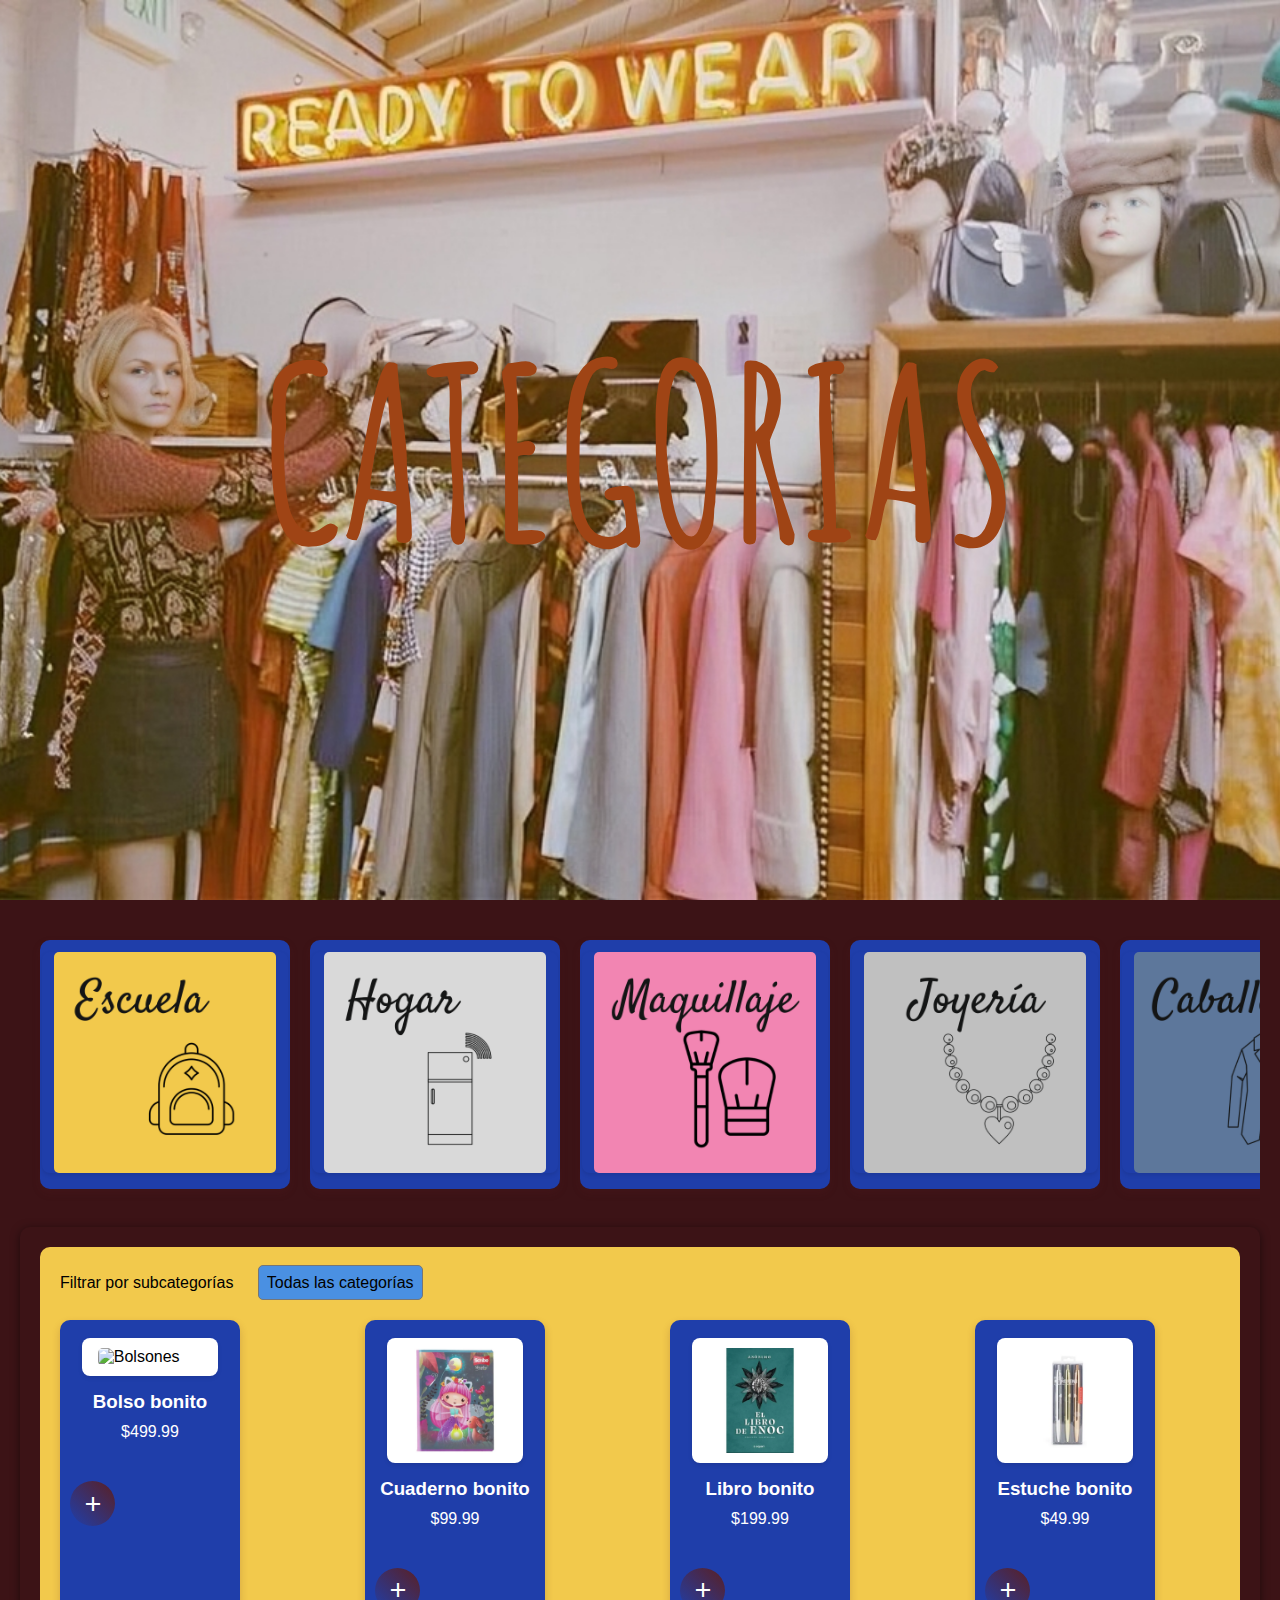
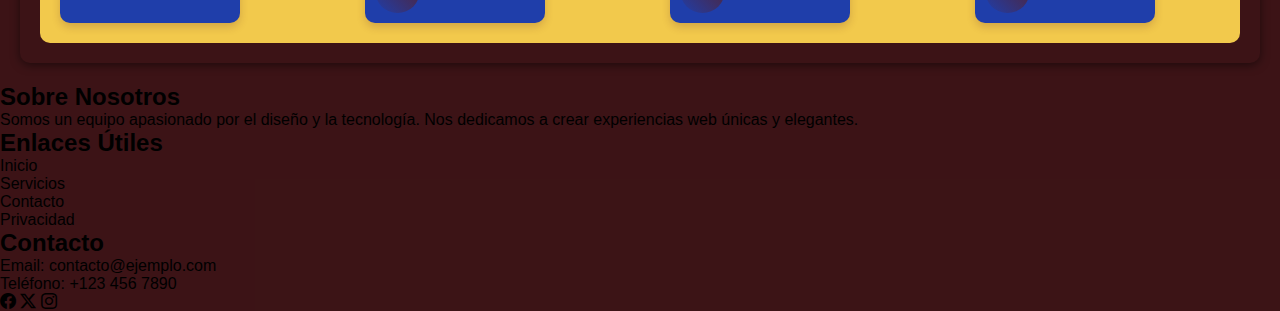
==== categories.html @ 3ec11320 "tercera_detalles" ====
<!DOCTYPE html>
<html lang="en">

<head>
  <meta charset="UTF-8">
  <meta name="viewport" content="width=device-width, initial-scale=1.0">
  <link rel="stylesheet"
    href="https://fonts.googleapis.com/css2?family=Material+Symbols+Outlined:opsz,wght,FILL,GRAD@20..48,100..700,0..1,-50..200" />
  <link rel="stylesheet" href="https://cdn.jsdelivr.net/npm/bootstrap-icons@1.11.3/font/bootstrap-icons.min.css">

  <link rel="stylesheet" href="static/css/general.css">
  <link rel="stylesheet" href="static/css/header.css">
  <link rel="stylesheet" href="static/css/categorias.css">
  <link rel="stylesheet" href="static/css/footer.css">
  

  <title>Siman</title>
</head>

<body>
  <!-- Cabecera -->
  <header>
    <nav id="navbar">
      <section class="navbar-content">
        <!-- Menú de 3x3 puntitos -->
        <div id="toggleMenu" class="menu-icon">
          <span class="dot"></span>
          <span class="dot"></span>
          <span class="dot"></span>
          <span class="dot"></span>
          <span class="dot"></span>
          <span class="dot"></span>
          <span class="dot"></span>
          <span class="dot"></span>
          <span class="dot"></span>
        </div>

        <p class="brand-name" id="brand-name">
          <a href="#">
            Siman
            <span class="material-symbols-outlined" style="rotate: 45deg;">stop</span>
          </a>
        </p>
        <section class="nav-icons original-icons">
          <a href="#" class="icon">
            <span class="material-symbols-outlined">shopping_cart</span>
          </a>
          <a href="#" class="icon">
            <span class="material-symbols-outlined">search</span>
          </a>
        </section>
        <section class="nav-icons new-icons">
          <a href="#" class="icon">Cuenta <i class="bi bi-person"></i></a>
          <a href="#" class="icon">Contactanos <i class="bi bi-whatsapp"></i></a>
          <a href="#" class="icon">Categorias <i class="bi bi-tag"></i></a>
        </section>
      </section>
    </nav>
    <section class="hero-image" style="background-image: url('./static/img/categorias.png')">
      <div class="hero-text">
        <h1 id="hero-brand-name" style="color: #9f4415;">Categorias</h1>
      </div>
    </section>
  </header>

  <!--Contenido principal-->
  <main>
    <article class="cards-container">
      <section class="small-card" id="card1" onclick="showContent(1)">
        <figure class="small-card-image-container">
          <img src="static/img/escolar.png" alt="Producto bonito">
        </figure>

      </section>
      <section class="small-card" id="card2" onclick="showContent(2)">
        <figure class="small-card-image-container">
          <img src="static/img/linea_blanca.png" alt="Producto bonito">
        </figure>
      </section>
      <section class="small-card" id="card3" onclick="showContent(3)">
        <figure class="small-card-image-container">
          <img src="static/img/maquillaje.png" alt="Producto bonito">
        </figure>
      </section>
      <section class="small-card" id="card4" onclick="showContent(4)">
        <figure class="small-card-image-container">
          <img src="static/img/joyeria.png" alt="Producto bonito">
        </figure>
      </section>
      <section class="small-card" id="card5" onclick="showContent(5)">
        <figure class="small-card-image-container">
          <img src="static/img/caballeros.png" alt="Producto bonito">
        </figure>
      </section>


    </article>
    <br>

    <section class="dashboard-item medium" id="content-container">
      <!-- Aquí se mostrará el contenido al hacer clic en las tarjetas -->
      <article id="content1" class="content" style="background-color: #f2c94c;"> <br>
        <label for="cateescuela">Filtrar por subcategorías</label>
    
        <select name="cateescuela" id="cateescuela" onchange="filterProducts('cateescuela')">
          <option value="all">Todas las categorías</option>
          <option value="Bolsones">Bolsones</option>
          <option value="Cuadernos">Cuadernos</option>
          <option value="Libros">Libros</option>
          <option value="Estuches">Estuches</option>
        </select>
    
        <article class="cards-containerC">
    
          <!-- Producto 1 - Bolsones -->
          <section class="small-cardC Bolsones">
            <figure class="small-card-image-container2">
              <img src="static/img/maleta1.webp" alt="Bolsones">
            </figure>
            <article class="small-card-content2">
              <h3>Bolso bonito</h3>
              <p>$499.99</p>
              <button class="small-card-add-to-cart">
                <span class="material-symbols-outlined">add</span>
              </button>
            </article>
          </section>
    
          <!-- Producto 2 - Cuadernos -->
          <section class="small-cardC Cuadernos">
            <figure class="small-card-image-container2">
              <img src="static/img/cuaderno.webp" alt="Cuadernos">
            </figure>
            <article class="small-card-content2">
              <h3>Cuaderno bonito</h3>
              <p>$99.99</p>
              <button class="small-card-add-to-cart">
                <span class="material-symbols-outlined">add</span>
              </button>
            </article>
          </section>
    
          <!-- Producto 3 - Libros -->
          <section class="small-cardC Libros">
            <figure class="small-card-image-container2">
              <img src="static/img/libro.webp" alt="Libros">
            </figure>
            <article class="small-card-content2">
              <h3>Libro bonito</h3>
              <p>$199.99</p>
              <button class="small-card-add-to-cart">
                <span class="material-symbols-outlined">add</span>
              </button>
            </article>
          </section>
    
          <!-- Producto 4 - Estuches -->
          <section class="small-cardC Estuches">
            <figure class="small-card-image-container2">
              <img src="static/img/estuche1.webp" alt="Estuches">
            </figure>
            <article class="small-card-content2">
              <h3>Estuche bonito</h3>
              <p>$49.99</p>
              <button class="small-card-add-to-cart">
                <span class="material-symbols-outlined">add</span>
              </button>
            </article>
          </section>
    
        </article>
      </article>
    

      <article id="content2" class="content" style="display: none; background-color: #c0c0c0 ;"><br>        
        <label for="catelineaBlanca">Filtrar por subcategorías</label>
    
        <select name="catelineaBlanca" id="catelineaBlanca" onchange="filterProducts('catelineaBlanca')">
          <option value="all">Todas las categorías</option>
          <option value="refrigeradoras">refrigeradoras</option>
          <option value="Cocinas">Cocinas</option>
          <option value="Sartenes">Sartenes</option>
          <option value="Hornos">Hornos</option>
        </select>
    
        <article class="cards-containerC">
    
          <!-- Producto 1 - refrigeradoras -->
          <section class="small-cardC refrigeradoras">
            <figure class="small-card-image-container2">
              <img src="static/img/refri.webp" alt="refrigeradoras">
            </figure>
            <article class="small-card-content2">
              <h3>Refrigeradora</h3>
              <p>$499</p>
              <button class="small-card-add-to-cart">
                <span class="material-symbols-outlined">add</span>
              </button>
            </article>
          </section>
    
          <!-- Producto 2 - Cocinas -->
          <section class="small-cardC Cocinas">
            <figure class="small-card-image-container2">
              <img src="static/img/cocina.webp" alt="Cocinas">
            </figure>
            <article class="small-card-content2">
              <h3>Cocina grande</h3>
              <p>$99.99</p>
              <button class="small-card-add-to-cart">
                <span class="material-symbols-outlined">add</span>
              </button>
            </article>
          </section>
    
          <!-- Producto 3 - Sartenes -->
          <section class="small-cardC Sartenes">
            <figure class="small-card-image-container2">
              <img src="static/img/sarten.webp" alt="Sartenes">
            </figure>
            <article class="small-card-content2">
              <h3>Sarten de teflon</h3>
              <p>$19</p>
              <button class="small-card-add-to-cart">
                <span class="material-symbols-outlined">add</span>
              </button>
            </article>
          </section>
    
          <!-- Producto 4 - Hornos -->
          <section class="small-cardC Hornos">
            <figure class="small-card-image-container2">
              <img src="static/img/horno.webp" alt="Hornos">
            </figure>
            <article class="small-card-content2">
              <h3>Horno mediano</h3>
              <p>$49.99</p>
              <button class="small-card-add-to-cart">
                <span class="material-symbols-outlined">add</span>
              </button>
            </article>
          </section>
    
        </article>
      </article>
      
      

      <article id="content3" class="content" style="display: none; background-color: #f285b2 ;"><br>
        <label for="catemaquillaje">Filtrar por subcategorías</label>
    
        <select name="catemaquillaje" id="catemaquillaje" onchange="filterProducts('catemaquillaje')">
          <option value="all">Todas las categorías</option>
          <option value="Labiales">Labiales</option>
          <option value="Rubor">Rubor</option>
          <option value="Contorno">Contorno</option>
          <option value="Esmalte">Esmalte</option>
        </select>
    
        <article class="cards-containerC">
    
          <!-- Producto 1 - Labiales -->
          <section class="small-cardC Labiales">
            <figure class="small-card-image-container2">
              <img src="static/img/labial.webp" alt="Labiales">
            </figure>
            <article class="small-card-content2">
              <h3>Labial de aguacate</h3>
              <p>$49</p>
              <button class="small-card-add-to-cart">
                <span class="material-symbols-outlined">add</span>
              </button>
            </article>
          </section>
    
          <!-- Producto 2 - Rubor -->
          <section class="small-cardC Rubor">
            <figure class="small-card-image-container2">
              <img src="static/img/rubor.webp" alt="Rubor">
            </figure>
            <article class="small-card-content2">
              <h3>Rubor rosa</h3>
              <p>$10</p>
              <button class="small-card-add-to-cart">
                <span class="material-symbols-outlined">add</span>
              </button>
            </article>
          </section>
    
          <!-- Producto 3 - Contorno -->
          <section class="small-cardC Contorno">
            <figure class="small-card-image-container2">
              <img src="static/img/contorno.webp" alt="Contorno">
            </figure>
            <article class="small-card-content2">
              <h3>Contorno de ojos</h3>
              <p>$70</p>
              <button class="small-card-add-to-cart">
                <span class="material-symbols-outlined">add</span>
              </button>
            </article>
          </section>
    
          <!-- Producto 4 - Esmalte -->
          <section class="small-cardC Esmalte">
            <figure class="small-card-image-container2">
              <img src="static/img/estuche1.webp" alt="Esmalte">
            </figure>
            <article class="small-card-content2">
              <h3>Esmalte rojo</h3>
              <p>$49.99</p>
              <button class="small-card-add-to-cart">
                <span class="material-symbols-outlined">add</span>
              </button>
            </article>
          </section>
    
        </article>
      </article>

      <article id="content4" class="content" style="display: none; background-color: #d9d9d9 ;"><br>
        <label for="Joyeria">Filtrar por subcategorías</label>
    
        <select name="Joyeria" id="Joyeria" onchange="filterProducts('Joyeria')">
          <option value="all">Todas las categorías</option>
          <option value="Cadenas">Cadenas</option>
          <option value="Anillos">Anillos</option>
          <option value="Relojes">Relojes</option>
          <option value="Aretes">Aretes</option>
        </select>
    
        <article class="cards-containerC">
    
          <!-- Producto 1 - Cadenas -->
          <section class="small-cardC Cadenas">
            <figure class="small-card-image-container2">
              <img src="static/img/cadena.webp" alt="Cadenas">
            </figure>
            <article class="small-card-content2">
              <h3>Cadena de oro</h3>
              <p>$499.99</p>
              <button class="small-card-add-to-cart">
                <span class="material-symbols-outlined">add</span>
              </button>
            </article>
          </section>
    
          <!-- Producto 2 - Anillos -->
          <section class="small-cardC Anillos">
            <figure class="small-card-image-container2">
              <img src="static/img/anillo.webp" alt="Anillos">
            </figure>
            <article class="small-card-content2">
              <h3>Anillo de oro</h3>
              <p>$99.99</p>
              <button class="small-card-add-to-cart">
                <span class="material-symbols-outlined">add</span>
              </button>
            </article>
          </section>
    
          <!-- Producto 3 - Relojes -->
          <section class="small-cardC Relojes">
            <figure class="small-card-image-container2">
              <img src="static/img/reloj.webp" alt="Relojes">
            </figure>
            <article class="small-card-content2">
              <h3>Reloj inteligente</h3>
              <p>$199.99</p>
              <button class="small-card-add-to-cart">
                <span class="material-symbols-outlined">add</span>
              </button>
            </article>
          </section>
    
          <!-- Producto 4 - Aretes -->
          <section class="small-cardC Aretes">
            <figure class="small-card-image-container2">
              <img src="static/img/Aretes.webp" alt="Aretes">
            </figure>
            <article class="small-card-content2">
              <h3>Aretes de corazon</h3>
              <p>$49.99</p>
              <button class="small-card-add-to-cart">
                <span class="material-symbols-outlined">add</span>
              </button>
            </article>
          </section>
    
        </article>
      </article>


      <article id="content5" class="content" style="display: none; background-color: #5d779b ;"><br>
        <label for="Caballeros">Filtrar por subcategorías</label>
    
        <select name="Caballeros" id="Caballeros" onchange="filterProducts('Caballeros')">
          <option value="all">Todas las categorías</option>
          <option value="Zapatos">Zapatos</option>
          <option value="Camisas">Camisas</option>
          <option value="Corbatas">Corbatas</option>
          <option value="calcetines">calcetines</option>
        </select>
    
        <article class="cards-containerC">
    
          <!-- Producto 1 - Zapatos -->
          <section class="small-cardC Zapatos">
            <figure class="small-card-image-container2">
              <img src="static/img/zapato.webp" alt="Zapatos">
            </figure>
            <article class="small-card-content2">
              <h3>Zapatos Vans</h3>
              <p>$49</p>
              <button class="small-card-add-to-cart">
                <span class="material-symbols-outlined">add</span>
              </button>
            </article>
          </section>
    
          <!-- Producto 2 - Camisas -->
          <section class="small-cardC Camisas">
            <figure class="small-card-image-container2">
              <img src="static/img/camisa.webp" alt="Camisas">
            </figure>
            <article class="small-card-content2">
              <h3>Camisa verde</h3>
              <p>$80</p>
              <button class="small-card-add-to-cart">
                <span class="material-symbols-outlined">add</span>
              </button>
            </article>
          </section>
    
          <!-- Producto 3 - Corbatas -->
          <section class="small-cardC Corbatas">
            <figure class="small-card-image-container2">
              <img src="static/img/corbata.webp" alt="Corbatas">
            </figure>
            <article class="small-card-content2">
              <h3>Corbata de seda</h3>
              <p>$60</p>
              <button class="small-card-add-to-cart">
                <span class="material-symbols-outlined">add</span>
              </button>
            </article>
          </section>
    
          <!-- Producto 4 - calcetines -->
          <section class="small-cardC calcetines">
            <figure class="small-card-image-container2">
              <img src="static/img/calcetines.webp" alt="calcetines">
            </figure>
            <article class="small-card-content2">
              <h3>Calcetines de algodon</h3>
              <p>$49.99</p>
              <button class="small-card-add-to-cart">
                <span class="material-symbols-outlined">add</span>
              </button>
            </article>
          </section>
    
        </article>
      </article>
    </section>
    










  </main>

  <!-- Footer -->
  <footer class="footer">
    <section class="footer__about">
      <h2>Sobre Nosotros</h2>
      <p>Somos un equipo apasionado por el diseño y la tecnología. Nos dedicamos a crear experiencias web únicas y
        elegantes.</p>
    </section>
    <section class="footer__links">
      <h2>Enlaces Útiles</h2>
      <ul>
        <li><a href="#">Inicio</a></li>
        <li><a href="#">Servicios</a></li>
        <li><a href="#">Contacto</a></li>
        <li><a href="#">Privacidad</a></li>
      </ul>
    </section>
    <section class="footer__contact">
      <h2>Contacto</h2>
      <p>Email: contacto@ejemplo.com</p>
      <p>Teléfono: +123 456 7890</p>
    </section>
    <article class="footer__social">
      <a href="#" class="social-icon"><i class="bi bi-facebook"></i></a>
      <a href="#" class="social-icon"><i class="bi bi-twitter-x"></i></a>
      <a href="#" class="social-icon"><i class="bi bi-instagram"></i></a>
    </article>
  </footer>



  
  <script src="static/js/header.js"></script>
  <script src="static/js/categorias.js"></script>
  
</body>

</html>
---- static/css/general.css ----
@import url('https://fonts.googleapis.com/css2?family=Amatic+SC:wght@400;700&family=Croissant+One&family=Pacifico&&display=swap');

/*variables*/
:root{
  --ui-light-blue: #7199fd;
  --ui-blue: #1f3eaa;
  --ui-black: #1f1f1f;
  --ui-grey: #2f2f2f;
  --ui-siman-red: rgb(90, 31, 35);
  --ui-white: #fee;
}

* {
  margin: 0;
  padding: 0;
  box-sizing: border-box; /* Asegura que el padding no afecte el tamaño total de los elementos */
}
html{
  /* font-family: "Croissant One", system-ui; */
  font-family: 'satisfy', Tahoma, Geneva, Verdana, sans-serif;
  font-weight: 400;
  font-style: normal;
  
}
body{
  background-color: #441114c9 !important;
}
---- static/css/header.css ----
/*variables
:root{
  --ui-light-blue: var(--ui-light-blue);
  --ui-black: #1f1f1f;
  --ui-grey: #2f2f2f;
  --ui-siman-red: #a73a42;
  --ui-white: #fee;
}*/

body, html {
    
    background-color: var(--ui-black);
    margin: 0;
    padding: 0;
  }

a {
    all: unset; 
    cursor: pointer;
}

header {
    position: relative;
    width: 100%;
}


#navbar {
    position: fixed;
    top: 0;
    width: 100%;
    height: 60px;
    background-color: var(--ui-blue);
    display: flex;
    align-items: center;
    padding: 0 20px; /* Ajusta el padding según necesites */
    z-index: 1000;
    opacity: 0;
    transition: opacity 0.5s ease;
    
  }
  
  .navbar-content {
    display: flex;
    width: 100%;
    max-width: 1200px; /* Ajusta el ancho máximo según lo necesites */
    margin: 0 auto; /* Centra el contenido dentro del navbar */
    align-items: center; /* Alinea verticalmente los elementos */
    position: relative; /* Permite a los elementos internos usar position absolute */
  }
  
  .brand-name {
    font-size: 24px;
    font-weight: bold;
    text-transform: uppercase;
    text-align: center; /* Centra el texto dentro del espacio */
    flex: 1; /* Ocupa el espacio disponible */
    margin-right: 10%;
    font-family: "Pacifico", cursive;
    color: var(--ui-white)
  }
  
  .nav-icons {
    display: flex;
    gap: 15px; /* Espacio entre los íconos */
    position: absolute; /* Permite colocar los íconos en una posición específica */
    right: 20px; /* Ajusta la distancia desde el borde derecho del navbar */
  }
  
  .nav-icons .icon {
    display: flex;
    align-items: center;
    gap: 10px; /* Espacio entre el texto y el ícono */
  }

  .nav-icons .icon span{
    font-size: 250%; /* Ajusta el tamaño de los íconos */
    opacity: 0.7; /* Fondo transparente para los íconos */
    transition: opacity 0.3s ease;
    color: var(--ui-white);
  }
  
  .nav-icons .icon span:hover {
    opacity: 1; /* Cambia la opacidad en hover si deseas */
  }
  

.hero-image {
    background-image: url('../img/placeholder.webp');
    height: 100vh;
    background-position: center;
    background-size: cover;
    display: flex;
    justify-content: center;
    align-items: center;
}

.hero-text h1 {
    font-size: 15rem;
    color: #2c51ca;
    text-transform: uppercase;
    margin: 0;
    transition: opacity 0.2s ease;  /* cambiale esto para la velo */
    font-family: "Amatic SC", sans-serif;
    font-weight: 700;
    font-style: normal;
}

main {
    padding: 20px;
}



/* Menú de 3x3 puntitos */
.menu-icon {
  display: grid;
  grid-template-columns: repeat(3, 6px); /* Tamaño más pequeño */
  grid-template-rows: repeat(3, 6px);
  gap: 6px;
  cursor: pointer;
  position: absolute;
  left: 20px;
  top: 50%;
  transform: translateY(-50%);
}

.dot {
  width: 6px; /* Tamaño más pequeño */
  height: 6px;
  background-color: rgba(255, 255, 255, 0.7); /* Color más suave */
  border-radius: 50%;
  transition: background-color 0.3s ease, transform 0.2s ease;
}

.menu-icon:hover .dot {
  background-color: rgba(255, 255, 255, 1);
}

/* Efecto al hacer click */
.menu-icon:active .dot {
  transform: scale(0.8); /* Sutil efecto de encogimiento */
  background-color: #1f3eaa; /* Cambia a azul al hacer click */
}
#toggleMenu{
  z-index: 10;
  transition: 0.1s linear;
}

/* Estilos del nuevo menú */
/* .nav-icons.new-icons {
  display: none;
  position: absolute;
  right: -100%;
  transition: right 0.4s ease;
} */
.nav-icons.new-icons {
  display: none;
  position: fixed;
  right: -100%;
  /*transition: right 0.4s ease;*/
  transition: 0.3s linear;
}

.nav-icons .original-icons {
  position: absolute;
  right: 0;
  /*transition: right 0.4s ease;*/
  transition: 0.3s linear;
}

.nav-icons.slide-out {
  right: 0;
  left: 0;
}

.nav-icons.slide-in {
  right: -100%;
}


/* Estilos minimalistas para las opciones */
.nav-icons a {
  color: var(--ui-white);
  font-size: 18px;
  
  padding: 10px;
  background-color: transparent;
  border-bottom: 2px solid transparent;
  transition: border-color 0.3s ease;
  text-decoration: none;
}

.nav-icons a:hover {
  border-bottom: 2px solid white;
}



/* Media query para dispositivos móviles */
@media (max-width: 768px) {
    #navbar {
      padding: 0 10px; /* Ajusta el padding si es necesario */
    }
  
    .navbar-content {
      max-width: 100%; /* Asegúrate de que el contenido use todo el ancho disponible */
      margin: 0; /* Elimina el margen automático para centrar el contenido */
    }
  
    .brand-name {
      font-size: 20px;
      margin-right: 12%;      
    }
  
    .nav-icons {
      gap: 1px; /* Ajusta el espacio entre los íconos si es necesario */
    }
    .nav-icons.new-icons {
      
      border-bottom: 1px solid rgba(255, 255, 255, 0.3); 
      top: 60px;
      background: rgba(55, 96, 199, 0.384); /* Fondo translúcido */
      backdrop-filter: blur(10px); /* Desenfoque del fondo */
    }
    .nav-icons.new-icons a{
      font-size: 20px;
      
    }
    .nav-icons.new-icons a:first-child {
      margin-left: 5px; /* Ajusta según el espacio necesario */
    }
  }
---- static/css/categorias.css ----
/* Pa la carta chiquita */
.small-card {
    flex: 0 0 250px; /* adjust the width of each card */
    background-color: #333; /* Color de fondo de la tarjeta */
    background-color: var(--ui-blue);
    border-radius: 10px;
    box-shadow: 0 4px 8px rgba(90, 31, 35, 0.2);
    padding: 2px;
    margin: 10px;
    display: flex;
    flex-direction: column;
    align-items: center;
    position: relative;
}

.small-card-image-container {
    
    border-radius: 8px;  
    box-shadow: 0 2px 4px rgba(0, 0, 0, 0.1);
    width: 100%;
    margin-bottom: 14px;
    margin-top: 10px;
    display: flex;
    justify-content: center;
    align-items: center;
}

.small-card-image-container img {
    width: 90%;
    border-radius: 5px;
}



/* Pa que las cartas se muevan solitas en horizontal */
.cards-container {
  display: flex;
  flex-wrap: nowrap;
  overflow-x: auto;
  padding: 10px;
  scroll-behavior: smooth; /* Desplazamiento suave */
}

.cards-container::-webkit-scrollbar {
  width: 8px;
  height: 8px;
}

.cards-container::-webkit-scrollbar-thumb {
  background-color: #555;
  border-radius: 10px;
}

.cards-container::-webkit-scrollbar-track {
  background-color: #333;
}




/* Lo de contenedores */

.dashboard {
  display: grid;
  grid-template-columns: repeat(6, 1fr); /* Seis columnas iguales */
  gap: 20px; /* Espacio entre las cajas */
  color: var(--ui-white);
}


.dashboard-item {
  /* background-color: #2f2f2f; */
  
  background-color: transparent;
  border-radius: 10px;
  padding: 20px;
  box-shadow: 0 2px 10px rgba(0, 0, 0, 0.5);
}

.dashboard-item.small {
  grid-column: span 3; /* Ocupa 3 columnas (la mitad del grid) */
  grid-row: span 2;    /* Ocupa 1 fila, cambio papa*/
  
}

.dashboard-item.medium {
  grid-column: span 4; /* Ocupa 4 columnas */
  grid-row: span 2;    /* Ocupa 2 filas */
}

.dashboard-item.large {
  grid-column: span 6; /* Ocupa 6 columnas (todo el grid) */
  grid-row: span 3;    /* Ocupa 3 filas */
}



.figureimg {
  height: 100%;
  display: flex;
  justify-content: center;
  align-items: center;
  overflow: hidden;
  border-radius: 10px;
}

.figureimg img {
  width: 100%; 
  height: 100%;
  object-fit: cover;
  border-radius: inherit;
}


.message{
  color: var(--ui-white);
}




/* Pa la carta chiquita del contenido escondido */
.cards-containerC {
  display: grid;
  grid-template-columns: repeat(auto-fit, minmax(200px, 1fr));
  gap: 20px;
  
}

.small-cardC {
  flex: 0 0 180px; /* adjust the width of each card */
  background-color: #333; /* Color de fondo de la tarjeta */
  background-color: var(--ui-blue);
  border-radius: 10px;
  box-shadow: 0 4px 8px rgba(90, 31, 35, 0.2);
  width: 180px;
  padding: 10px;
  margin: 20px;
  display: flex;
  flex-direction: column;
  align-items: center;
  position: relative;
}

.small-card-image-container2 {
  background-color: #fff;
  border-radius: 8px;
  padding: 10px;
  box-shadow: 0 2px 4px rgba(0, 0, 0, 0.1);
  width: 85%;
  margin-bottom: 15px;
  margin-top: 8px;
  display: flex;
  justify-content: center;
  align-items: center;
}

.small-card-image-container2 img {
  width: 90%;
  border-radius: 5px;
}

.small-card-content2 {
  text-align: center;
  width: 100%; /* Asegura que el contenido ocupe todo el ancho */
}

.small-card-content2 h3,
.small-card-content2 p {
  margin: 0;
  margin-bottom: 10px;
  color: #fff;
 
}

.small-card-add-to-cart {
  /*background-color: #444;*/
  color: #fff;
  border: none;
  border-radius: 50%;
  width: 45px;
  height: 45px;
  display: flex;
  align-items: center;
  justify-content: center;
  cursor: pointer;
  transition: background-color 0.3s;
  background: linear-gradient(45deg, #333, #777);
  background: linear-gradient(45deg, var(--ui-blue), var(--ui-siman-red));
  margin-left: 0; 
  margin-right: 0;
  margin-top: 40px;
}









/* Media Queries para Responsividad */

/* Pantallas medianas (tablets, pantallas pequeñas) */
@media (max-width: 992px) {
  .dashboard {
    grid-template-columns: repeat(4, 1fr); /* Cuatro columnas iguales */
  }

  .dashboard-item.small {
    grid-column: span 2; /* Ocupa 2 columnas (la mitad del grid) */
  }

  .dashboard-item.medium {
    grid-column: span 3; /* Ocupa 3 columnas */
  }

  .dashboard-item.large {
    grid-column: span 4; /* Ocupa 4 columnas (todo el grid) */
  }
  .dashboard-item {
    padding: 15px;
  }
}

/* Pantallas pequeñas (móviles, pantallas muy pequeñas) */
@media (max-width: 576px) {
  .dashboard {
    grid-template-columns: repeat(2, 1fr); /* Dos columnas iguales */
  }

  .dashboard-item.small {
    grid-column: span 1; /* Ocupa 1 columna (la mitad del grid) */
    height: 200px;
  }

  .dashboard-item.medium, 
  .dashboard-item.large {
    grid-column: span 2; /* Ocupa 2 columnas (todo el grid) */
  }

  .dashboard-item {
    padding-left: 2px;
    padding-right: 12px;
  }

  /* Contenedor de tarjetas con dos columnas en móviles */
  .cards-containerC {
    grid-template-columns: repeat(2, 1fr); /* Dos columnas */
    gap: 10px; /* Reducir el espacio entre tarjetas */
    padding-left: 2px;
    padding-right: 12px;
  }

  /* Ajustes en las tarjetas pequeñas */
  .small-cardC {
    flex: 0 0 150px; /* Ajustar el ancho de la tarjeta */
    margin: 10px; /* Reducir margen para ahorrar espacio */
    width: 100%; /* Que ocupen el 100% del espacio en su columna */
  }
}




select {
  padding: 8px;
  border-radius: 5px;
  background-color: #4a90e2;
  font-size: 16px; 
  appearance: none;
  cursor: pointer; 
  outline: none; 
  transition: border-color 0.3s;
}

select:hover {
  border-color: #007bff; 
}

select:focus {
  border-color: #007bff; 
}

.content{
  border-radius: 10px;
  label{
    padding: 20px;
  }
}
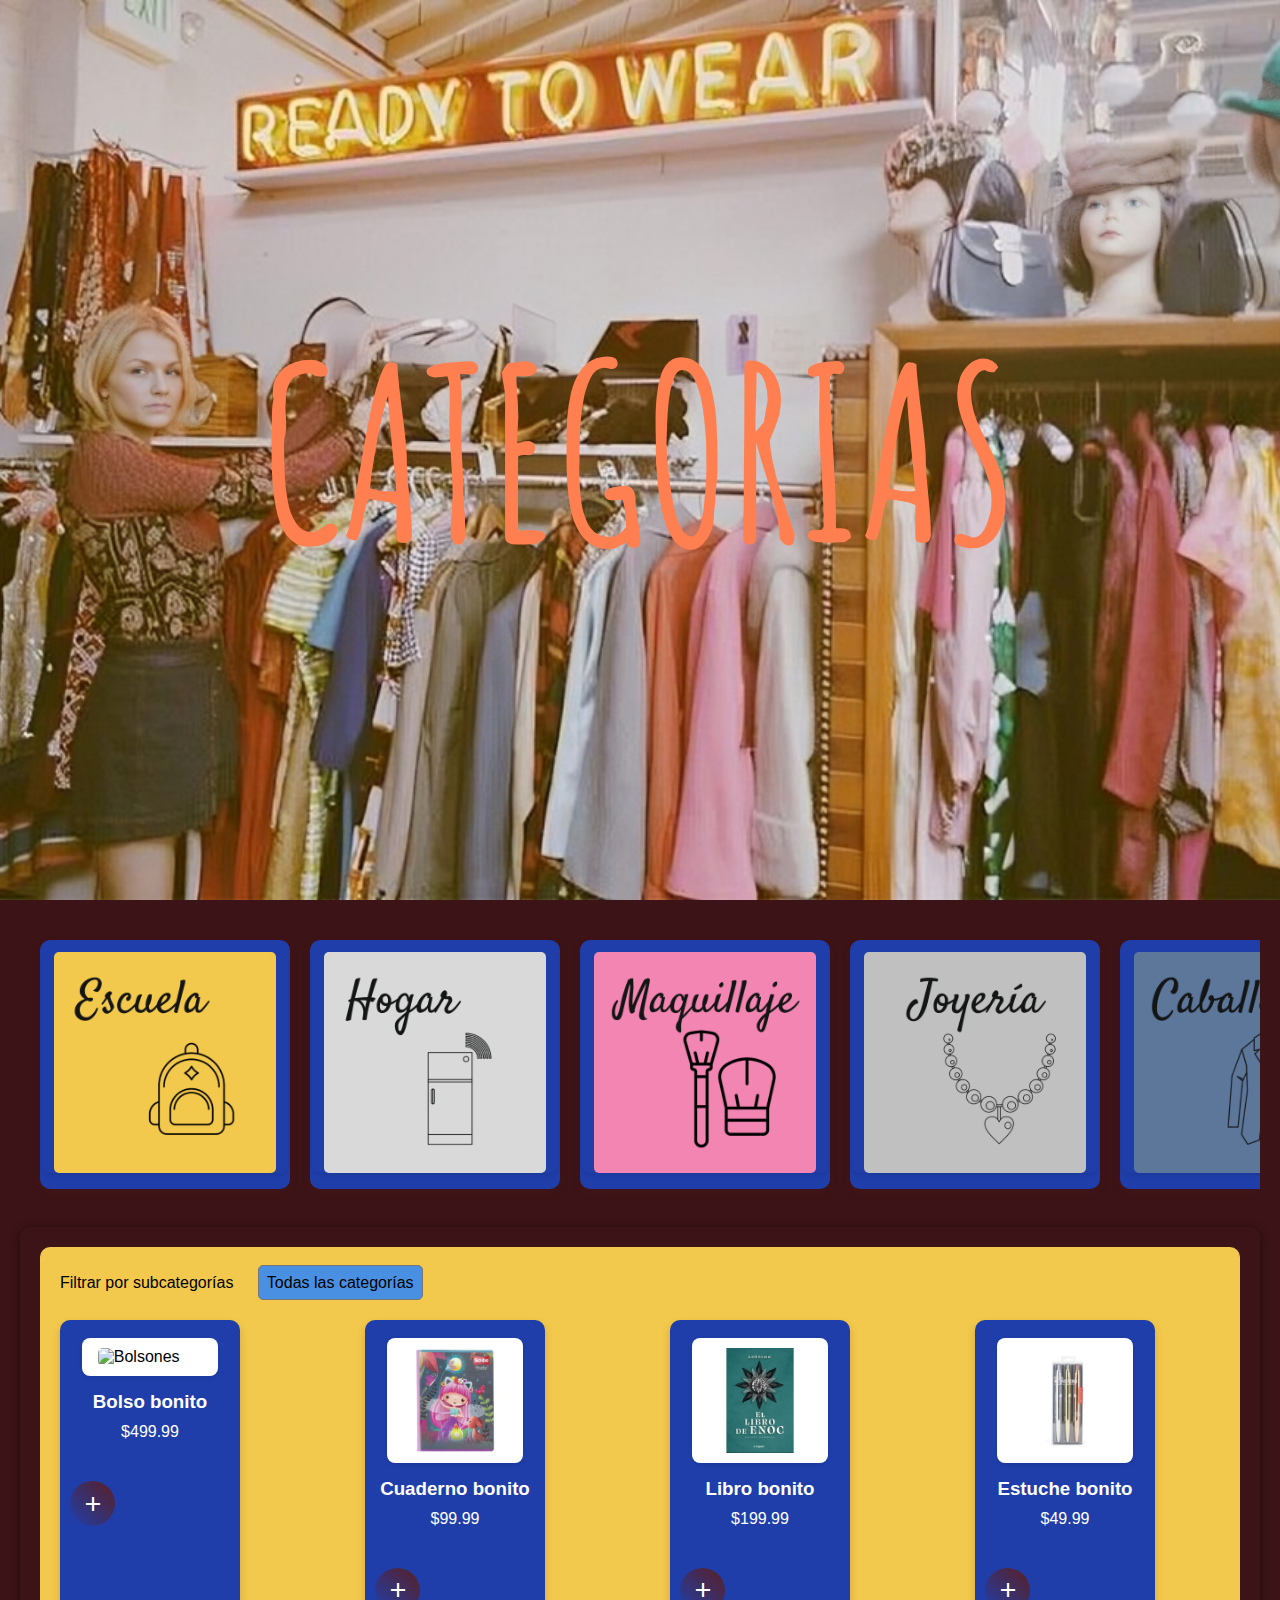
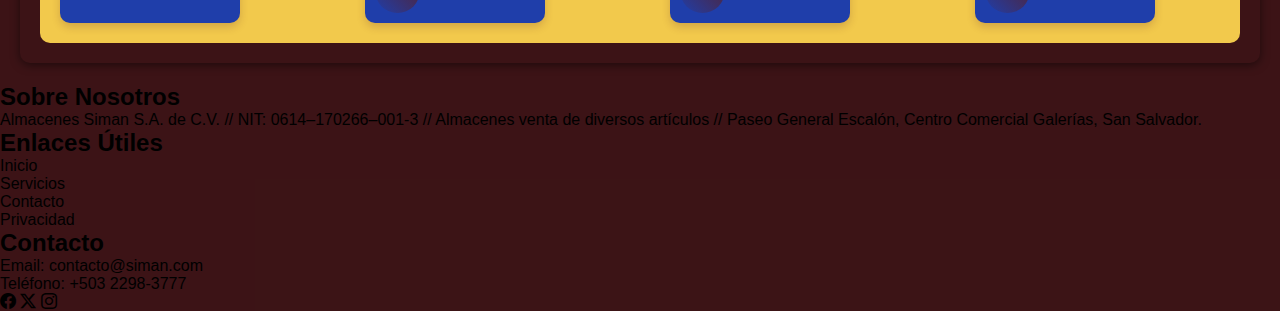
==== commit 1d3f3809: "detalles_bonitos" ====
--- a/categories.html
+++ b/categories.html
@@ -58,7 +58,7 @@
     </nav>
     <section class="hero-image" style="background-image: url('./static/img/categorias.png')">
       <div class="hero-text">
-        <h1 id="hero-brand-name" style="color: #9f4415;">Categorias</h1>
+        <h1 id="hero-brand-name" style="color: coral;">Categorias</h1>
       </div>
     </section>
   </header>
@@ -480,8 +480,10 @@
   <footer class="footer">
     <section class="footer__about">
       <h2>Sobre Nosotros</h2>
-      <p>Somos un equipo apasionado por el diseño y la tecnología. Nos dedicamos a crear experiencias web únicas y
-        elegantes.</p>
+      <p>Almacenes Siman S.A. de C.V. //
+        NIT: 0614–170266–001-3 // Almacenes venta de diversos
+        artículos // Paseo General Escalón, Centro Comercial Galerías,
+        San Salvador. </p>
     </section>
     <section class="footer__links">
       <h2>Enlaces Útiles</h2>
@@ -494,8 +496,8 @@
     </section>
     <section class="footer__contact">
       <h2>Contacto</h2>
-      <p>Email: contacto@ejemplo.com</p>
-      <p>Teléfono: +123 456 7890</p>
+      <p>Email: contacto@siman.com</p>
+      <p>Teléfono: +503 2298-3777</p>
     </section>
     <article class="footer__social">
       <a href="#" class="social-icon"><i class="bi bi-facebook"></i></a>
--- a/static/css/categorias.css
+++ b/static/css/categorias.css
@@ -256,9 +256,12 @@
 
   /* Ajustes en las tarjetas pequeñas */
   .small-cardC {
-    flex: 0 0 150px; /* Ajustar el ancho de la tarjeta */
-    margin: 10px; /* Reducir margen para ahorrar espacio */
-    width: 100%; /* Que ocupen el 100% del espacio en su columna */
+    flex: 0 0 150px;
+    margin: 10px; 
+    width: 100%; 
+  }
+  .hero-text h1 {
+    font-size: 8rem;    
   }
 }
 
